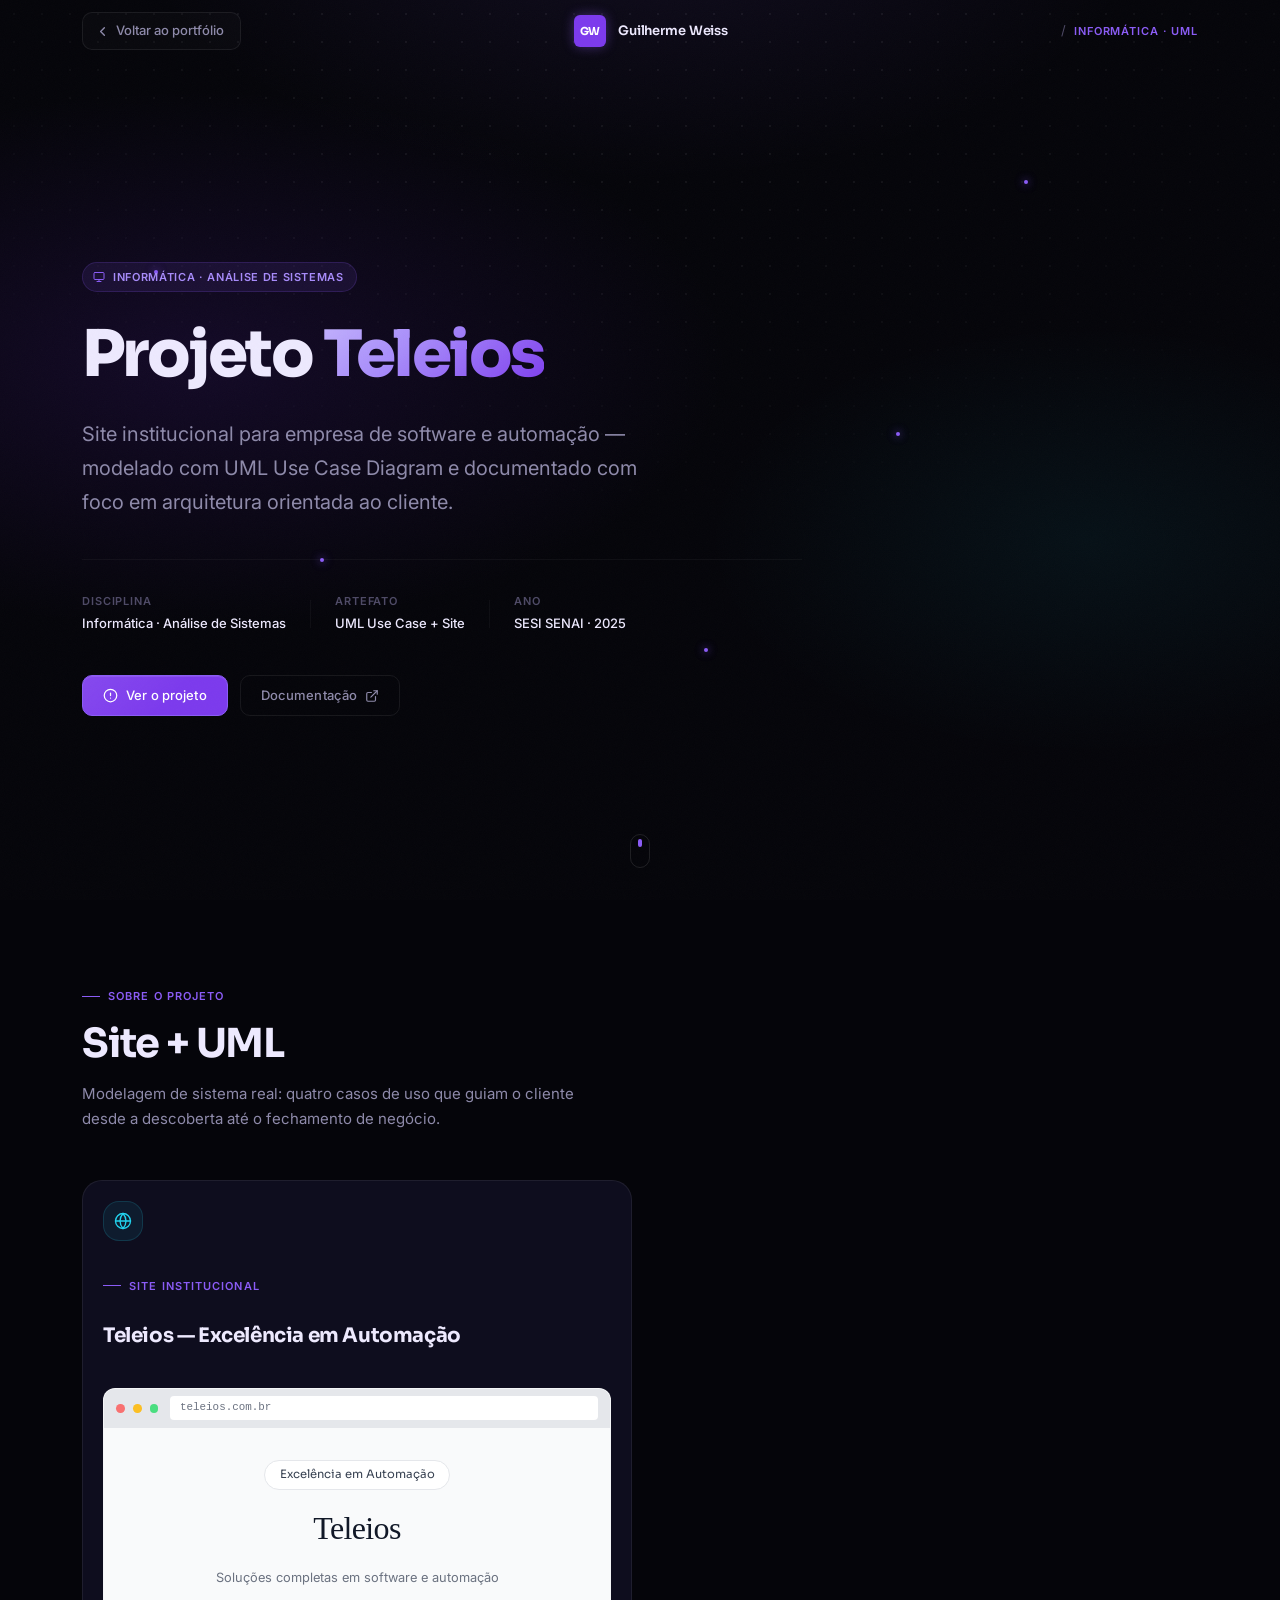
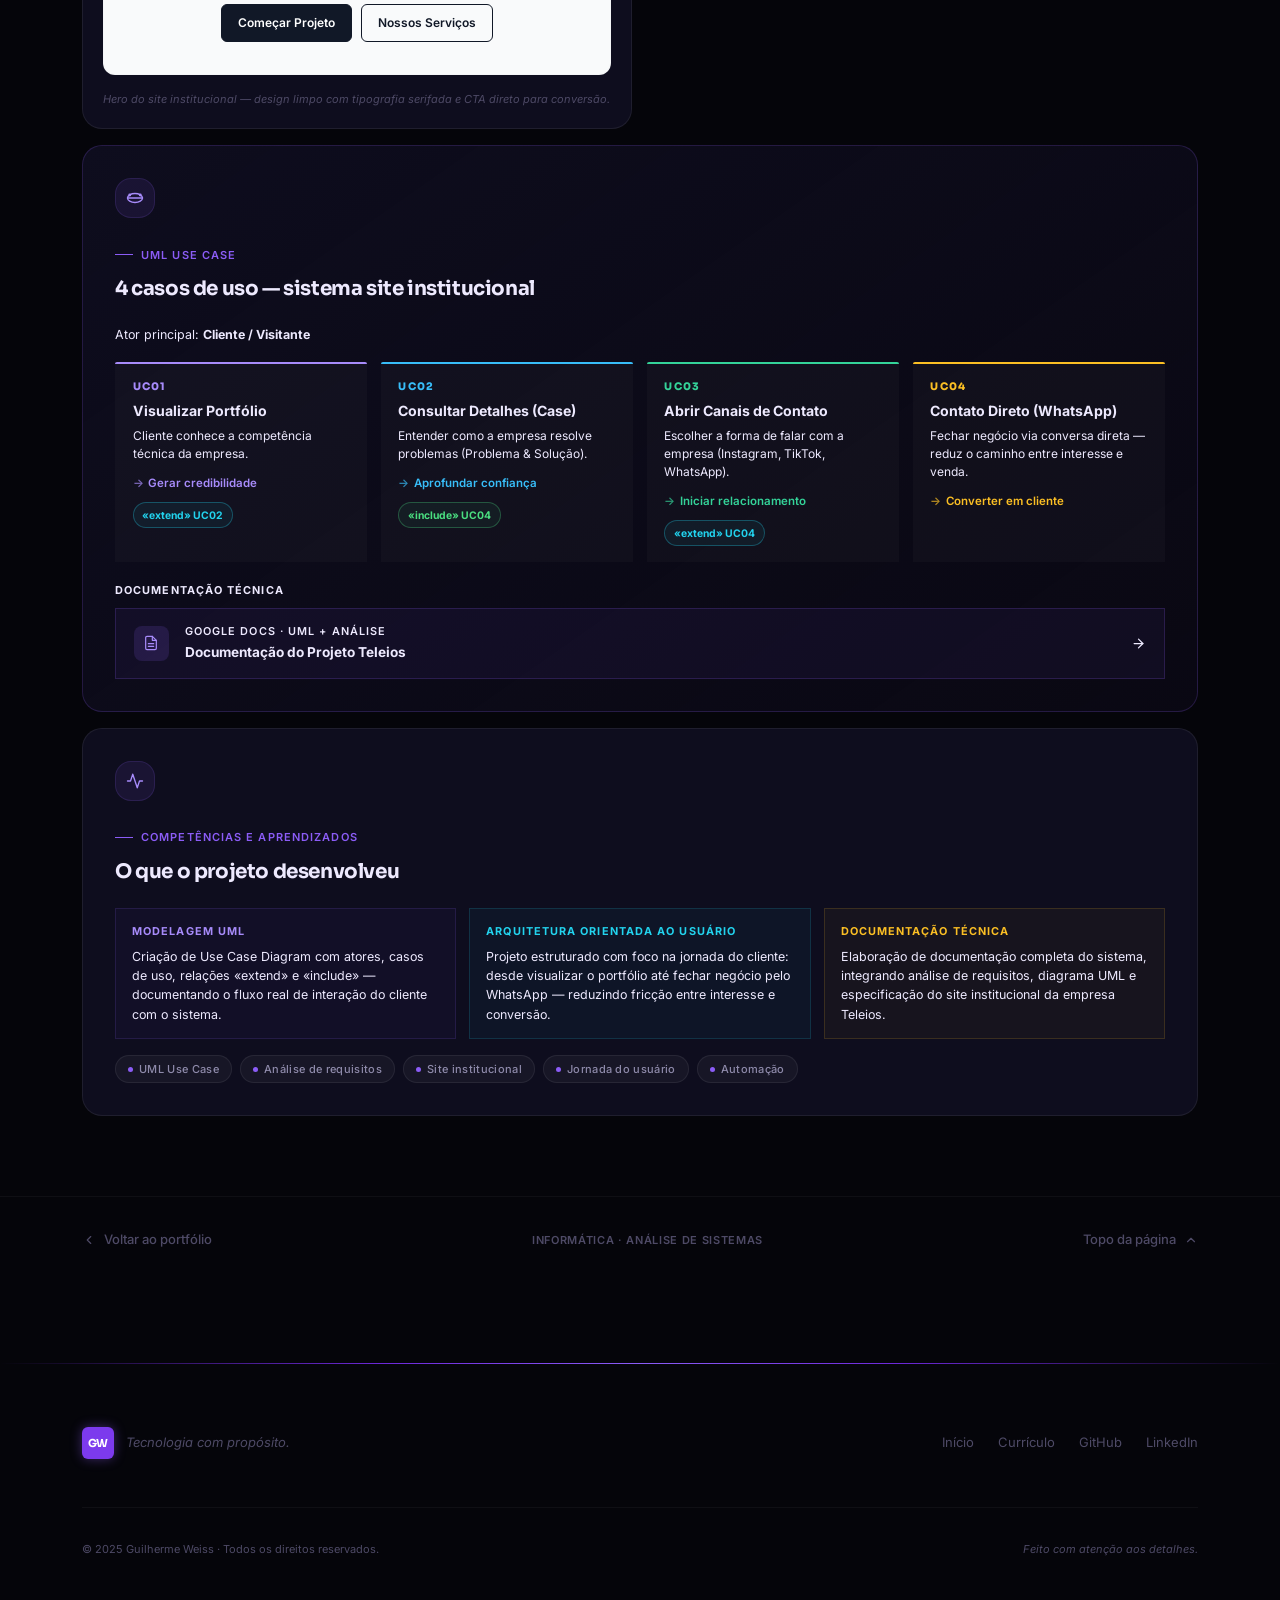
==== Atividades/Area técnica/AT.html @ f52be658 "Subindo primeira vez" ====
<!DOCTYPE html>
<html lang="pt-BR">
<head>
  <meta charset="UTF-8" />
  <meta name="viewport" content="width=device-width, initial-scale=1.0" />
  <meta name="description" content="Projeto Teleios — site institucional com UML Use Case e documentação técnica. Guilherme Weiss." />
  <meta name="theme-color" content="#05050a" />
  <title>Projeto Teleios · Guilherme Weiss</title>
  <link rel="preconnect" href="https://fonts.googleapis.com" />
  <link rel="preconnect" href="https://fonts.gstatic.com" crossorigin />
  <link href="https://fonts.googleapis.com/css2?family=Sora:wght@300;400;500;600;700;800&family=Inter:ital,wght@0,300;0,400;0,500;0,600;1,400&display=swap" rel="stylesheet" />
  <link rel="stylesheet" href="AT.css" />

  <style>
    /* ── USE CASE CARDS ────────────────────────────────────── */
    .uc-grid {
      display: grid;
      grid-template-columns: repeat(auto-fit, minmax(220px, 1fr));
      gap: .85rem;
      margin-top: 1rem;
    }

    .uc-card {
      background: rgba(255,255,255,.025);
      border: 1px solid var(--border);
      border-radius: var(--radius);
      padding: 1rem 1.1rem;
      display: flex;
      flex-direction: column;
      gap: .45rem;
      position: relative;
      overflow: hidden;
      transition: border-color var(--t-base), background var(--t-base);
    }
    .uc-card:hover {
      border-color: rgba(139,92,246,.35);
      background: rgba(139,92,246,.04);
    }
    .uc-card::before {
      content: '';
      position: absolute;
      top: 0; left: 0; right: 0;
      height: 2px;
      background: var(--uc-color, rgba(139,92,246,.6));
      border-radius: 2px 2px 0 0;
    }

    .uc-card__code {
      font-size: .65rem; font-weight: 800;
      text-transform: uppercase; letter-spacing: .12em;
      color: var(--uc-color, #a78bfa);
      font-family: var(--font-display);
    }
    .uc-card__name {
      font-size: .88rem; font-weight: 700; color: var(--text-1);
      line-height: 1.3;
    }
    .uc-card__desc {
      font-size: .75rem; color: var(--text-3); line-height: 1.5;
    }
    .uc-card__goal {
      margin-top: .2rem;
      display: inline-flex; align-items: center; gap: .3rem;
      font-size: .72rem; font-weight: 600;
      color: var(--uc-color, #a78bfa);
    }
    .uc-card__goal::before {
      content: '→';
      opacity: .7;
    }

    /* Relação extend / include badge */
    .uc-rel {
      display: inline-flex; align-items: center; gap: .3rem;
      font-size: .65rem; font-weight: 700;
      padding: .2rem .55rem; border-radius: 99px;
      border: 1px solid; margin-top: .15rem;
      width: fit-content;
    }
    .uc-rel--extend  { border-color: rgba(34,211,238,.3);  color: #22d3ee; background: rgba(34,211,238,.06); }
    .uc-rel--include { border-color: rgba(74,222,128,.3);  color: #4ade80; background: rgba(74,222,128,.06); }

    /* ── PREVIEW DO SITE ───────────────────────────────────── */
    .site-preview {
      background: #f3f4f6;
      border: 1px solid rgba(255,255,255,.08);
      border-radius: 12px;
      overflow: hidden;
      position: relative;
    }

    /* Barra de browser falsa */
    .site-preview__bar {
      background: #e5e7eb;
      padding: .45rem .75rem;
      display: flex; align-items: center; gap: .5rem;
    }
    .site-preview__dot {
      width: .55rem; height: .55rem; border-radius: 50%;
    }
    .site-preview__dot:nth-child(1) { background: #f87171; }
    .site-preview__dot:nth-child(2) { background: #fbbf24; }
    .site-preview__dot:nth-child(3) { background: #4ade80; }
    .site-preview__url {
      flex: 1; background: #fff; border-radius: 4px;
      padding: .2rem .6rem; font-size: .68rem; color: #6b7280;
      font-family: monospace; margin-left: .25rem;
    }

    /* Conteúdo interno — replica o hero da Teleios */
    .site-preview__body {
      background: #f9fafb;
      padding: 2rem 1.5rem;
      display: flex; flex-direction: column;
      align-items: center; text-align: center; gap: .75rem;
    }
    .site-preview__badge-pill {
      background: #fff;
      border: 1px solid #e5e7eb;
      border-radius: 99px;
      padding: .3rem .9rem;
      font-size: .72rem; color: #374151;
      font-family: 'Sora', sans-serif;
    }
    .site-preview__brand {
      font-family: Georgia, 'Times New Roman', serif;
      font-size: 2rem; font-weight: 400;
      color: #111827; letter-spacing: -.02em;
    }
    .site-preview__sub {
      font-size: .8rem; color: #6b7280;
      font-family: 'Inter', sans-serif;
    }
    .site-preview__btns {
      display: flex; gap: .6rem; margin-top: .25rem;
    }
    .site-preview__btn {
      padding: .5rem 1rem; border-radius: 6px;
      font-size: .75rem; font-weight: 600;
      font-family: 'Inter', sans-serif; cursor: default;
    }
    .site-preview__btn--solid {
      background: #111827; color: #fff;
      border: 1.5px solid #111827;
    }
    .site-preview__btn--outline {
      background: transparent; color: #111827;
      border: 1.5px solid #111827;
    }

    /* ── LINK DOC ──────────────────────────────────────────── */
    .act-doc-link {
      display: flex; align-items: center; gap: 1rem;
      background: rgba(139,92,246,.06);
      border: 1px solid rgba(139,92,246,.2);
      border-radius: var(--radius);
      padding: .9rem 1.1rem;
      text-decoration: none;
      transition: background var(--t-base), border-color var(--t-base), transform var(--t-base);
    }
    .act-doc-link:hover {
      background: rgba(139,92,246,.12);
      border-color: rgba(139,92,246,.4);
      transform: translateX(4px);
    }
    .act-doc-link__icon {
      width: 2.2rem; height: 2.2rem; border-radius: 8px;
      background: rgba(139,92,246,.15);
      display: flex; align-items: center; justify-content: center;
      color: #a78bfa; flex-shrink: 0;
    }
    .act-doc-link__label { font-size: .68rem; font-weight: 600; text-transform: uppercase; letter-spacing: .1em; color: var(--text-3); }
    .act-doc-link__name  { font-size: .85rem; font-weight: 700; color: var(--text-1); }
    .act-doc-link__arrow { margin-left: auto; color: var(--accent); flex-shrink: 0; }

    /* overline auxiliar */
    .act-card__overline2 {
      font-size: .68rem; font-weight: 700; letter-spacing: .1em;
      text-transform: uppercase; color: var(--text-3); margin-bottom: .5rem;
    }
  </style>
</head>
<body>

  <div class="cursor" id="cursor" aria-hidden="true">
    <div class="cursor__ring"></div>
    <div class="cursor__dot"></div>
  </div>
  <div class="scroll-progress" id="scrollProgress" aria-hidden="true"></div>

  <!-- ══ NAVBAR ══ -->
  <header class="navbar" id="navbar" role="banner">
    <nav class="navbar__inner container" aria-label="Navegação da atividade">
      <a href="../../index.html#area-tecnica-heading" class="act-back" aria-label="Voltar ao portfólio">
        <svg width="15" height="15" viewBox="0 0 24 24" fill="none"
             stroke="currentColor" stroke-width="2.2"
             stroke-linecap="round" stroke-linejoin="round" aria-hidden="true">
          <polyline points="15 18 9 12 15 6"/>
        </svg>
        Voltar ao portfólio
      </a>
      <a href="../Inicio/inicio.html" class="navbar__logo" aria-label="Guilherme Weiss — início">
        <span class="navbar__logo-mark" aria-hidden="true">GW</span>
        <span class="navbar__logo-text">Guilherme Weiss</span>
      </a>
      <div class="act-breadcrumb" aria-label="Local atual">
        <span class="act-breadcrumb__sep" aria-hidden="true">/</span>
        <span class="act-breadcrumb__label">Informática · UML</span>
      </div>
    </nav>
  </header>

  <main>

    <!-- ══ HERO ══ -->
    <section class="act-hero" id="top" aria-labelledby="act-title">
      <div class="act-hero__bg-grid"   aria-hidden="true"></div>
      <div class="act-hero__bg-aurora" aria-hidden="true"></div>
      <div class="act-hero__bg-charge" aria-hidden="true">
        <div class="charge-particle" style="--d:0s;   --x:12%; --y:30%"></div>
        <div class="charge-particle" style="--d:.9s;  --x:80%; --y:20%"></div>
        <div class="charge-particle" style="--d:1.6s; --x:55%; --y:72%"></div>
        <div class="charge-particle" style="--d:2.3s; --x:25%; --y:62%"></div>
        <div class="charge-particle" style="--d:.4s;  --x:70%; --y:48%"></div>
      </div>

      <div class="container">
        <div class="act-hero__inner">

          <div class="act-hero__badge reveal">
            <svg width="12" height="12" viewBox="0 0 24 24" fill="none"
                 stroke="currentColor" stroke-width="2"
                 stroke-linecap="round" stroke-linejoin="round" aria-hidden="true">
              <rect x="2" y="3" width="20" height="14" rx="2"/>
              <line x1="8" y1="21" x2="16" y2="21"/>
              <line x1="12" y1="17" x2="12" y2="21"/>
            </svg>
            Informática · Análise de Sistemas
          </div>

          <h1 class="act-hero__title reveal reveal--delay-1" id="act-title">
            Projeto
            <span class="act-hero__title-accent">Teleios</span>
          </h1>

          <p class="act-hero__sub reveal reveal--delay-2">
            Site institucional para empresa de software e automação — modelado com
            UML Use Case Diagram e documentado com foco em arquitetura orientada ao cliente.
          </p>

          <div class="act-hero__meta reveal reveal--delay-3" role="list">
            <div class="act-hero__meta-item" role="listitem">
              <span class="act-hero__meta-key">Disciplina</span>
              <span class="act-hero__meta-val">Informática · Análise de Sistemas</span>
            </div>
            <div class="act-hero__meta-divider" aria-hidden="true"></div>
            <div class="act-hero__meta-item" role="listitem">
              <span class="act-hero__meta-key">Artefato</span>
              <span class="act-hero__meta-val">UML Use Case + Site</span>
            </div>
            <div class="act-hero__meta-divider" aria-hidden="true"></div>
            <div class="act-hero__meta-item" role="listitem">
              <span class="act-hero__meta-key">Ano</span>
              <span class="act-hero__meta-val">SESI SENAI · 2025</span>
            </div>
          </div>

          <div class="act-hero__actions reveal reveal--delay-3">
            <a href="#diagrama" class="btn btn--primary js-magnetic">
              <svg width="15" height="15" viewBox="0 0 24 24" fill="none"
                   stroke="currentColor" stroke-width="2"
                   stroke-linecap="round" stroke-linejoin="round" aria-hidden="true">
                <circle cx="12" cy="12" r="10"/>
                <line x1="12" y1="8" x2="12" y2="12"/>
                <line x1="12" y1="16" x2="12.01" y2="16"/>
              </svg>
              Ver o projeto
            </a>
            <a href="https://docs.google.com/document/d/180LLFai3jvLrczwgOEKKCahT9tiQyHx1_25gMdSripo/edit"
               class="btn btn--ghost" target="_blank" rel="noopener noreferrer">
              Documentação
              <svg width="14" height="14" viewBox="0 0 24 24" fill="none"
                   stroke="currentColor" stroke-width="2"
                   stroke-linecap="round" stroke-linejoin="round" aria-hidden="true">
                <path d="M18 13v6a2 2 0 0 1-2 2H5a2 2 0 0 1-2-2V8a2 2 0 0 1 2-2h6"/>
                <polyline points="15 3 21 3 21 9"/>
                <line x1="10" y1="14" x2="21" y2="3"/>
              </svg>
            </a>
          </div>

        </div>
      </div>

      <div class="hero__scroll-cue" aria-hidden="true">
        <div class="hero__scroll-track"><div class="hero__scroll-thumb"></div></div>
      </div>
    </section>

    <!-- ══ BENTO ══ -->
    <section class="act-section" id="diagrama" aria-labelledby="diagrama-heading">
      <div class="container">

        <div class="act-section__header reveal">
          <div class="section-label">Sobre o projeto</div>
          <h2 class="section-heading" id="diagrama-heading">Site + UML</h2>
          <p class="section-subheading">
            Modelagem de sistema real: quatro casos de uso que guiam o cliente desde
            a descoberta até o fechamento de negócio.
          </p>
        </div>

        <div class="act-bento" role="region" aria-label="Conteúdo do projeto Teleios">

          <!-- ① Preview do site Teleios -->
          <article class="act-card act-card--image reveal" aria-labelledby="card-site-title"
                   style="display:flex;flex-direction:column;gap:1rem;">
            <div class="act-card__top-bar" aria-hidden="true"></div>
            <div class="act-card__icon-wrap act-card__icon-wrap--teal" aria-hidden="true">
              <svg width="18" height="18" viewBox="0 0 24 24" fill="none"
                   stroke="currentColor" stroke-width="1.8"
                   stroke-linecap="round" stroke-linejoin="round">
                <circle cx="12" cy="12" r="10"/>
                <line x1="2" y1="12" x2="22" y2="12"/>
                <path d="M12 2a15.3 15.3 0 0 1 4 10 15.3 15.3 0 0 1-4 10 15.3 15.3 0 0 1-4-10 15.3 15.3 0 0 1 4-10z"/>
              </svg>
            </div>
            <div class="section-label act-card__overline">Site Institucional</div>
            <h3 class="act-card__title" id="card-site-title">Teleios — Excelência em Automação</h3>

            <!-- Mock do hero da Teleios -->
            <div class="site-preview" aria-label="Pré-visualização do site Teleios">
              <div class="site-preview__bar">
                <div class="site-preview__dot"></div>
                <div class="site-preview__dot"></div>
                <div class="site-preview__dot"></div>
                <div class="site-preview__url">teleios.com.br</div>
              </div>
              <div class="site-preview__body">
                <div class="site-preview__badge-pill">Excelência em Automação</div>
                <div class="site-preview__brand">Teleios</div>
                <div class="site-preview__sub">Soluções completas em software e automação</div>
                <div class="site-preview__btns">
                  <div class="site-preview__btn site-preview__btn--solid">Começar Projeto</div>
                  <div class="site-preview__btn site-preview__btn--outline">Nossos Serviços</div>
                </div>
              </div>
            </div>

            <figcaption class="act-card__caption">
              Hero do site institucional — design limpo com tipografia serifada e CTA direto para conversão.
            </figcaption>
          </article>

          <!-- ② Casos de uso -->
          <article class="act-card act-card--desc reveal reveal--delay-1" aria-labelledby="card-uc-title">
            <div class="act-card__top-bar" aria-hidden="true"></div>
            <div class="act-card__icon-wrap" aria-hidden="true">
              <svg width="18" height="18" viewBox="0 0 24 24" fill="none"
                   stroke="currentColor" stroke-width="1.8"
                   stroke-linecap="round" stroke-linejoin="round">
                <ellipse cx="12" cy="12" rx="10" ry="6"/>
                <line x1="2" y1="12" x2="22" y2="12"/>
                <circle cx="5" cy="8"  r="1" fill="currentColor"/>
                <circle cx="19" cy="8" r="1" fill="currentColor"/>
              </svg>
            </div>
            <div class="section-label act-card__overline">UML Use Case</div>
            <h3 class="act-card__title" id="card-uc-title">4 casos de uso — sistema site institucional</h3>
            <p style="font-size:.78rem;color:var(--text-3);margin:.25rem 0 .75rem;">
              Ator principal: <strong style="color:var(--text-2);">Cliente / Visitante</strong>
            </p>

            <div class="uc-grid">

              <div class="uc-card" style="--uc-color:#a78bfa;">
                <div class="uc-card__code">UC01</div>
                <div class="uc-card__name">Visualizar Portfólio</div>
                <div class="uc-card__desc">Cliente conhece a competência técnica da empresa.</div>
                <div class="uc-card__goal">Gerar credibilidade</div>
                <span class="uc-rel uc-rel--extend">«extend» UC02</span>
              </div>

              <div class="uc-card" style="--uc-color:#38bdf8;">
                <div class="uc-card__code">UC02</div>
                <div class="uc-card__name">Consultar Detalhes (Case)</div>
                <div class="uc-card__desc">Entender como a empresa resolve problemas (Problema &amp; Solução).</div>
                <div class="uc-card__goal">Aprofundar confiança</div>
                <span class="uc-rel uc-rel--include">«include» UC04</span>
              </div>

              <div class="uc-card" style="--uc-color:#34d399;">
                <div class="uc-card__code">UC03</div>
                <div class="uc-card__name">Abrir Canais de Contato</div>
                <div class="uc-card__desc">Escolher a forma de falar com a empresa (Instagram, TikTok, WhatsApp).</div>
                <div class="uc-card__goal">Iniciar relacionamento</div>
                <span class="uc-rel uc-rel--extend">«extend» UC04</span>
              </div>

              <div class="uc-card" style="--uc-color:#fbbf24;">
                <div class="uc-card__code">UC04</div>
                <div class="uc-card__name">Contato Direto (WhatsApp)</div>
                <div class="uc-card__desc">Fechar negócio via conversa direta — reduz o caminho entre interesse e venda.</div>
                <div class="uc-card__goal">Converter em cliente</div>
              </div>

            </div>

            <div style="margin-top:1.25rem;">
              <p class="act-card__overline2">Documentação técnica</p>
              <a href="https://docs.google.com/document/d/180LLFai3jvLrczwgOEKKCahT9tiQyHx1_25gMdSripo/edit"
                 class="act-doc-link" target="_blank" rel="noopener noreferrer">
                <div class="act-doc-link__icon">
                  <svg width="16" height="16" viewBox="0 0 24 24" fill="none"
                       stroke="currentColor" stroke-width="1.8"
                       stroke-linecap="round" stroke-linejoin="round">
                    <path d="M14 2H6a2 2 0 0 0-2 2v16a2 2 0 0 0 2 2h12a2 2 0 0 0 2-2V8z"/>
                    <polyline points="14 2 14 8 20 8"/>
                    <line x1="16" y1="13" x2="8" y2="13"/>
                    <line x1="16" y1="17" x2="8" y2="17"/>
                  </svg>
                </div>
                <div>
                  <div class="act-doc-link__label">Google Docs · UML + Análise</div>
                  <div class="act-doc-link__name">Documentação do Projeto Teleios</div>
                </div>
                <div class="act-doc-link__arrow">
                  <svg width="15" height="15" viewBox="0 0 24 24" fill="none"
                       stroke="currentColor" stroke-width="2"
                       stroke-linecap="round" stroke-linejoin="round">
                    <line x1="5" y1="12" x2="19" y2="12"/>
                    <polyline points="12 5 19 12 12 19"/>
                  </svg>
                </div>
              </a>
            </div>
          </article>

          <!-- ③ Resultados (largura total) -->
          <article class="act-card act-card--phenomena reveal reveal--delay-1"
                   style="grid-column: 1 / -1;" aria-labelledby="card-results-title">
            <div class="act-card__top-bar" aria-hidden="true"></div>
            <div class="act-card__icon-wrap" aria-hidden="true">
              <svg width="18" height="18" viewBox="0 0 24 24" fill="none"
                   stroke="currentColor" stroke-width="1.8"
                   stroke-linecap="round" stroke-linejoin="round">
                <polyline points="22 12 18 12 15 21 9 3 6 12 2 12"/>
              </svg>
            </div>
            <div class="section-label act-card__overline">Competências e Aprendizados</div>
            <h3 class="act-card__title" id="card-results-title">O que o projeto desenvolveu</h3>

            <div style="display:grid;grid-template-columns:repeat(auto-fit,minmax(210px,1fr));gap:.8rem;margin-top:1rem;">

              <div style="background:rgba(139,92,246,.04);border:1px solid rgba(139,92,246,.15);border-radius:var(--radius);padding:.9rem 1rem;">
                <div style="font-size:.68rem;font-weight:700;text-transform:uppercase;letter-spacing:.1em;color:#a78bfa;margin-bottom:.35rem;">Modelagem UML</div>
                <p style="font-size:.78rem;color:var(--text-2);line-height:1.55;">
                  Criação de Use Case Diagram com atores, casos de uso, relações «extend» e «include» — documentando o fluxo real de interação do cliente com o sistema.
                </p>
              </div>

              <div style="background:rgba(34,211,238,.04);border:1px solid rgba(34,211,238,.15);border-radius:var(--radius);padding:.9rem 1rem;">
                <div style="font-size:.68rem;font-weight:700;text-transform:uppercase;letter-spacing:.1em;color:#22d3ee;margin-bottom:.35rem;">Arquitetura orientada ao usuário</div>
                <p style="font-size:.78rem;color:var(--text-2);line-height:1.55;">
                  Projeto estruturado com foco na jornada do cliente: desde visualizar o portfólio até fechar negócio pelo WhatsApp — reduzindo fricção entre interesse e conversão.
                </p>
              </div>

              <div style="background:rgba(251,191,36,.04);border:1px solid rgba(251,191,36,.15);border-radius:var(--radius);padding:.9rem 1rem;">
                <div style="font-size:.68rem;font-weight:700;text-transform:uppercase;letter-spacing:.1em;color:#fbbf24;margin-bottom:.35rem;">Documentação técnica</div>
                <p style="font-size:.78rem;color:var(--text-2);line-height:1.55;">
                  Elaboração de documentação completa do sistema, integrando análise de requisitos, diagrama UML e especificação do site institucional da empresa Teleios.
                </p>
              </div>

            </div>

            <div class="act-card__concepts" style="margin-top:1rem;" aria-label="Tags do projeto">
              <span class="act-concept-pill"><span class="act-concept-pill__dot" aria-hidden="true"></span>UML Use Case</span>
              <span class="act-concept-pill"><span class="act-concept-pill__dot" aria-hidden="true"></span>Análise de requisitos</span>
              <span class="act-concept-pill"><span class="act-concept-pill__dot" aria-hidden="true"></span>Site institucional</span>
              <span class="act-concept-pill"><span class="act-concept-pill__dot" aria-hidden="true"></span>Jornada do usuário</span>
              <span class="act-concept-pill"><span class="act-concept-pill__dot" aria-hidden="true"></span>Automação</span>
            </div>
          </article>

        </div>
      </div>
    </section>

    <!-- Navegação -->
    <section class="act-nav-between" aria-label="Navegar entre atividades">
      <div class="container">
        <div class="act-nav-between__inner">
          <a href="../../index.html#area-tecnica-heading" class="act-nav-between__home reveal">
            <svg width="14" height="14" viewBox="0 0 24 24" fill="none"
                 stroke="currentColor" stroke-width="2"
                 stroke-linecap="round" stroke-linejoin="round" aria-hidden="true">
              <polyline points="15 18 9 12 15 6"/>
            </svg>
            Voltar ao portfólio
          </a>
          <span class="act-nav-between__label reveal reveal--delay-1">Informática · Análise de Sistemas</span>
          <a href="#top" class="act-nav-between__top reveal reveal--delay-2">
            Topo da página
            <svg width="14" height="14" viewBox="0 0 24 24" fill="none"
                 stroke="currentColor" stroke-width="2"
                 stroke-linecap="round" stroke-linejoin="round" aria-hidden="true">
              <polyline points="18 15 12 9 6 15"/>
            </svg>
          </a>
        </div>
      </div>
    </section>

  </main>

  <!-- ══ FOOTER ══ -->
  <footer class="footer" role="contentinfo">
    <div class="footer__gradient" aria-hidden="true"></div>
    <div class="container">
      <div class="footer__inner">
        <div class="footer__brand">
          <span class="navbar__logo-mark" aria-hidden="true">GW</span>
          <p class="footer__tagline">Tecnologia com propósito.</p>
        </div>
        <nav class="footer__nav" aria-label="Links do rodapé">
          <a href="../index.html#hero"   class="footer__link">Início</a>
          <a href="../index.html#resume" class="footer__link">Currículo</a>
          <a href="https://github.com/guilhermewrsilva-arch"              class="footer__link" target="_blank" rel="noopener">GitHub</a>
          <a href="https://www.linkedin.com/in/guilherme-weiss-a996a1350" class="footer__link" target="_blank" rel="noopener">LinkedIn</a>
        </nav>
      </div>
      <div class="footer__bottom">
        <p class="footer__copy">&copy; 2025 Guilherme Weiss · Todos os direitos reservados.</p>
        <p class="footer__made">Feito com atenção aos detalhes.</p>
      </div>
    </div>
  </footer>

  <script src="AT.js"></script>
</body>
</html>
---- Atividades/Area técnica/AT.css ----
/* ═══════════════════════════════════════════════════════════════
   DESIGN SYSTEM — TOKENS (espelho do portfólio principal)
═══════════════════════════════════════════════════════════════ */
:root {
  --bg-base:      #05050a;
  --bg-raised:    #09091a;
  --bg-overlay:   #0d0c1f;
  --bg-card:      #0e0d1e;
  --bg-card-2:    #121128;

  --border-subtle:  rgba(255,255,255,0.04);
  --border-default: rgba(255,255,255,0.07);
  --border-medium:  rgba(139,92,246,0.18);
  --border-strong:  rgba(139,92,246,0.4);

  --violet-300: #c4b5fd;
  --violet-400: #a78bfa;
  --violet-500: #8b5cf6;
  --violet-600: #7c3aed;
  --violet-700: #6d28d9;
  --violet-dim:        rgba(139,92,246,0.1);
  --violet-glow:       rgba(139,92,246,0.2);
  --violet-glow-strong:rgba(139,92,246,0.35);

  --teal-400: #22d3ee;
  --teal-dim:  rgba(34,211,238,0.08);

  --text-primary:   #ede9fe;
  --text-secondary: #8e8aaa;
  --text-muted:     #4e4a66;
  --text-accent:    var(--violet-400);

  --green-400: #4ade80;
  --green-dim:  rgba(74,222,128,0.1);

  --sp-1:4px;   --sp-2:8px;   --sp-3:12px;  --sp-4:16px;
  --sp-5:20px;  --sp-6:24px;  --sp-8:32px;  --sp-10:40px;
  --sp-12:48px; --sp-16:64px; --sp-20:80px; --sp-24:96px;
  --sp-32:128px;

  --text-xs:  0.6875rem;
  --text-sm:  0.8125rem;
  --text-base:0.9375rem;
  --text-lg:  1.0625rem;
  --text-xl:  1.25rem;
  --text-2xl: 1.5rem;
  --text-3xl: 1.875rem;
  --text-4xl: 2.5rem;
  --text-5xl: 3.25rem;
  --text-6xl: 4rem;
  --text-7xl: 5rem;

  --font-display:'Sora', system-ui, -apple-system, sans-serif;
  --font-body:   'Inter', system-ui, -apple-system, sans-serif;

  --r-sm:6px; --r-md:10px; --r-lg:16px;
  --r-xl:20px;--r-2xl:28px;--r-full:9999px;

  --shadow-xs:  0 1px 2px rgba(0,0,0,.6);
  --shadow-sm:  0 2px 8px rgba(0,0,0,.5);
  --shadow-md:  0 6px 24px rgba(0,0,0,.5);
  --shadow-lg:  0 16px 48px rgba(0,0,0,.6);
  --shadow-violet:    0 0 40px rgba(139,92,246,.18), 0 0 80px rgba(139,92,246,.07);
  --shadow-card:      0 0 0 1px var(--border-default), var(--shadow-sm);
  --shadow-card-hover:0 0 0 1px var(--border-medium),  var(--shadow-md), 0 0 24px rgba(139,92,246,.1);

  --ease-out:    cubic-bezier(0.16, 1, 0.3, 1);
  --ease-spring: cubic-bezier(0.34, 1.56, 0.64, 1);
  --t-fast:  120ms;
  --t-base:  220ms;
  --t-slow:  380ms;
  --t-spring:480ms;

  --navbar-h:62px;
  --max-w:  1180px;
}

/* ═══════════════════════════════════════════════════════════════
   RESET
═══════════════════════════════════════════════════════════════ */
*,*::before,*::after{box-sizing:border-box;margin:0;padding:0;}
html{scroll-behavior:smooth;scroll-padding-top:var(--navbar-h);-webkit-text-size-adjust:100%;color-scheme:dark;}
body{background-color:var(--bg-base);color:var(--text-primary);font-family:var(--font-body);font-size:var(--text-base);line-height:1.65;-webkit-font-smoothing:antialiased;-moz-osx-font-smoothing:grayscale;overflow-x:hidden;}

/* Film grain */
body::before{content:'';position:fixed;inset:0;
  background-image:url("data:image/svg+xml,%3Csvg viewBox='0 0 256 256' xmlns='http://www.w3.org/2000/svg'%3E%3Cfilter id='n'%3E%3CfeTurbulence type='fractalNoise' baseFrequency='0.8' numOctaves='4' stitchTiles='stitch'/%3E%3C/filter%3E%3Crect width='100%25' height='100%25' filter='url(%23n)' opacity='1'/%3E%3C/svg%3E");
  background-repeat:repeat;background-size:180px 180px;opacity:.022;pointer-events:none;z-index:9999;}

img,svg{display:block;}
a{color:inherit;text-decoration:none;}
button{background:none;border:none;cursor:pointer;font-family:inherit;}
ul,ol{list-style:none;}
:focus-visible{outline:2px solid var(--violet-400);outline-offset:3px;border-radius:var(--r-sm);}
::selection{background:rgba(139,92,246,.35);color:var(--text-primary);}
::-webkit-scrollbar{width:5px;}
::-webkit-scrollbar-track{background:var(--bg-base);}
::-webkit-scrollbar-thumb{background:var(--violet-700);border-radius:var(--r-full);}

/* ═══════════════════════════════════════════════════════════════
   CURSOR
═══════════════════════════════════════════════════════════════ */
@media(hover:hover){
  body{cursor:none;}
  .cursor{position:fixed;top:0;left:0;pointer-events:none;z-index:10000;will-change:transform;}
  .cursor__ring{position:absolute;width:32px;height:32px;border-radius:var(--r-full);border:1px solid rgba(139,92,246,.6);transform:translate(-50%,-50%);transition:transform .08s var(--ease-out),opacity var(--t-base),width var(--t-base) var(--ease-out),height var(--t-base) var(--ease-out);}
  .cursor__dot{position:absolute;width:5px;height:5px;background:var(--violet-400);border-radius:var(--r-full);transform:translate(-50%,-50%);transition:transform .04s linear;}
  .cursor.is-hovering .cursor__ring{width:48px;height:48px;background:rgba(139,92,246,.06);border-color:var(--violet-400);}
  .cursor.is-clicking .cursor__ring{transform:translate(-50%,-50%) scale(.85);}
  a:hover,button:hover,[role="button"]:hover{cursor:none;}
}

/* ═══════════════════════════════════════════════════════════════
   SCROLL PROGRESS
═══════════════════════════════════════════════════════════════ */
.scroll-progress{position:fixed;top:0;left:0;height:2px;width:0%;background:linear-gradient(90deg,var(--violet-600),var(--violet-300));z-index:10001;transition:width .1s linear;}

/* ═══════════════════════════════════════════════════════════════
   LAYOUT
═══════════════════════════════════════════════════════════════ */
.container{width:100%;max-width:var(--max-w);margin-inline:auto;padding-inline:var(--sp-8);}
@media(max-width:768px){.container{padding-inline:var(--sp-5);}}

/* ═══════════════════════════════════════════════════════════════
   TYPE UTILITIES
═══════════════════════════════════════════════════════════════ */
.section-label{display:inline-flex;align-items:center;gap:var(--sp-2);font-size:var(--text-xs);font-weight:600;letter-spacing:.1em;text-transform:uppercase;color:var(--violet-500);margin-bottom:var(--sp-4);}
.section-label::before{content:'';display:block;width:18px;height:1px;background:var(--violet-500);}
.section-heading{font-family:var(--font-display);font-size:clamp(var(--text-3xl),4vw,var(--text-4xl));font-weight:700;line-height:1.08;letter-spacing:-.03em;color:var(--text-primary);margin-bottom:var(--sp-4);}
.section-subheading{font-size:var(--text-base);color:var(--text-secondary);line-height:1.7;max-width:520px;margin-bottom:var(--sp-12);}

/* ═══════════════════════════════════════════════════════════════
   BUTTONS
═══════════════════════════════════════════════════════════════ */
.btn{display:inline-flex;align-items:center;gap:var(--sp-2);padding:9px var(--sp-5);font-family:var(--font-body);font-size:var(--text-sm);font-weight:500;letter-spacing:.01em;border-radius:var(--r-md);border:1px solid transparent;transition:background var(--t-base) var(--ease-out),box-shadow var(--t-base) var(--ease-out),transform var(--t-base) var(--ease-out),border-color var(--t-base) var(--ease-out);white-space:nowrap;position:relative;overflow:hidden;}
.btn--primary{background:var(--violet-600);color:#fff;border-color:var(--violet-500);box-shadow:0 0 0 0 var(--violet-glow),inset 0 1px 0 rgba(255,255,255,.1);}
.btn--primary::before{content:'';position:absolute;inset:0;background:linear-gradient(135deg,rgba(255,255,255,.08) 0%,transparent 60%);}
.btn--primary:hover{background:var(--violet-500);box-shadow:0 0 0 3px var(--violet-dim),0 8px 24px rgba(139,92,246,.35);transform:translateY(-1px);}
.btn--ghost{background:transparent;color:var(--text-secondary);border-color:var(--border-default);}
.btn--ghost:hover{background:var(--violet-dim);color:var(--violet-400);border-color:var(--border-medium);transform:translateY(-1px);}
.btn--lg{padding:12px var(--sp-8);font-size:var(--text-base);}

/* ═══════════════════════════════════════════════════════════════
   TAGS
═══════════════════════════════════════════════════════════════ */
.tag{display:inline-flex;align-items:center;padding:3px 11px;font-size:var(--text-xs);font-weight:500;letter-spacing:.04em;background:rgba(139,92,246,.08);color:var(--violet-400);border:1px solid rgba(139,92,246,.15);border-radius:var(--r-full);white-space:nowrap;transition:all var(--t-fast);}
.tag:hover{background:rgba(139,92,246,.18);border-color:rgba(139,92,246,.35);}

/* ═══════════════════════════════════════════════════════════════
   REVEAL
═══════════════════════════════════════════════════════════════ */
.reveal{opacity:0;transform:translateY(20px);transition:opacity var(--t-slow) var(--ease-out),transform var(--t-slow) var(--ease-out);}
.reveal.is-visible{opacity:1;transform:translateY(0);}
.reveal--delay-1{transition-delay:100ms;}
.reveal--delay-2{transition-delay:200ms;}
.reveal--delay-3{transition-delay:300ms;}

/* ═══════════════════════════════════════════════════════════════
   NAVBAR
═══════════════════════════════════════════════════════════════ */
.navbar{position:fixed;top:0;left:0;right:0;z-index:100;height:var(--navbar-h);transition:background var(--t-base),backdrop-filter var(--t-base),box-shadow var(--t-base);}
.navbar.is-scrolled{background:rgba(5,5,10,.82);backdrop-filter:blur(24px) saturate(160%);-webkit-backdrop-filter:blur(24px) saturate(160%);box-shadow:0 0 0 1px var(--border-subtle),0 1px 0 var(--border-subtle);}
.navbar__inner{display:flex;align-items:center;justify-content:space-between;height:100%;}
.navbar__logo{display:flex;align-items:center;gap:var(--sp-3);flex-shrink:0;}
.navbar__logo-mark{display:flex;align-items:center;justify-content:center;width:32px;height:32px;background:var(--violet-600);color:#fff;font-family:var(--font-display);font-size:var(--text-xs);font-weight:700;border-radius:var(--r-sm);letter-spacing:-.02em;flex-shrink:0;box-shadow:0 0 12px rgba(139,92,246,.4);}
.navbar__logo-text{font-family:var(--font-display);font-size:var(--text-sm);font-weight:600;color:var(--text-primary);letter-spacing:-.01em;}

/* Botão voltar */
.act-back{display:inline-flex;align-items:center;gap:6px;padding:7px var(--sp-4) 7px var(--sp-3);font-size:var(--text-sm);font-weight:500;color:var(--text-secondary);border:1px solid var(--border-default);border-radius:var(--r-md);background:rgba(255,255,255,.02);transition:all var(--t-base) var(--ease-out);}
.act-back:hover{color:var(--violet-400);border-color:var(--border-medium);background:var(--violet-dim);transform:translateX(-2px);}
.act-back svg{transition:transform var(--t-base) var(--ease-out);}
.act-back:hover svg{transform:translateX(-2px);}

/* Breadcrumb */
.act-breadcrumb{display:flex;align-items:center;gap:var(--sp-2);}
.act-breadcrumb__sep{color:var(--text-muted);font-size:var(--text-sm);}
.act-breadcrumb__label{font-size:var(--text-xs);font-weight:600;letter-spacing:.08em;text-transform:uppercase;color:var(--violet-500);}
@media(max-width:640px){.act-breadcrumb{display:none;}}

/* ═══════════════════════════════════════════════════════════════
   HERO
═══════════════════════════════════════════════════════════════ */
.act-hero{position:relative;min-height:100svh;display:flex;flex-direction:column;justify-content:center;padding-top:var(--navbar-h);overflow:hidden;}

.act-hero__bg-grid{position:absolute;inset:0;background-image:radial-gradient(circle,rgba(255,255,255,.06) 1px,transparent 1px);background-size:28px 28px;mask-image:radial-gradient(ellipse 90% 80% at 50% 0%,black 30%,transparent 80%);pointer-events:none;}

.act-hero__bg-aurora{position:absolute;inset:0;background:radial-gradient(ellipse 70% 50% at 15% 40%,rgba(109,40,217,.14) 0%,transparent 60%),radial-gradient(ellipse 50% 40% at 85% 60%,rgba(34,211,238,.06) 0%,transparent 60%),radial-gradient(ellipse 80% 60% at 50% -10%,rgba(139,92,246,.09) 0%,transparent 50%);pointer-events:none;}

/* Partículas de elétrons */
.act-hero__bg-charge{position:absolute;inset:0;pointer-events:none;}
.charge-particle{position:absolute;left:var(--x);top:var(--y);width:4px;height:4px;border-radius:50%;background:var(--violet-500);box-shadow:0 0 8px var(--violet-500),0 0 20px rgba(139,92,246,.3);animation:electronFloat 6s ease-in-out var(--d,0s) infinite;}
@keyframes electronFloat{
  0%,100%{transform:translateY(0) scale(1);opacity:.7;}
  50%{transform:translateY(-18px) scale(1.3);opacity:1;}
}

.act-hero__inner{position:relative;z-index:1;padding-block:var(--sp-24) var(--sp-20);max-width:720px;}

/* Badge */
.act-hero__badge{display:inline-flex;align-items:center;gap:var(--sp-2);padding:5px 12px 5px 10px;background:var(--violet-dim);border:1px solid var(--border-medium);border-radius:var(--r-full);font-size:var(--text-xs);font-weight:600;letter-spacing:.06em;text-transform:uppercase;color:var(--violet-400);margin-bottom:var(--sp-8);width:fit-content;}
.act-hero__badge svg{color:var(--violet-500);}

/* Título */
.act-hero__title{font-family:var(--font-display);font-size:clamp(var(--text-4xl),6.5vw,var(--text-6xl));font-weight:800;line-height:.96;letter-spacing:-.04em;color:var(--text-primary);margin-bottom:var(--sp-8);}
.act-hero__title-accent{background:linear-gradient(140deg,var(--violet-300) 0%,var(--violet-400) 40%,var(--violet-600) 100%);-webkit-background-clip:text;-webkit-text-fill-color:transparent;background-clip:text;}

/* Subtítulo */
.act-hero__sub{font-size:clamp(var(--text-lg),2.2vw,var(--text-xl));color:var(--text-secondary);line-height:1.7;max-width:560px;margin-bottom:var(--sp-10);}

/* Meta row */
.act-hero__meta{display:flex;align-items:center;gap:var(--sp-6);padding-top:var(--sp-8);border-top:1px solid var(--border-subtle);margin-bottom:var(--sp-10);flex-wrap:wrap;}
.act-hero__meta-item{display:flex;flex-direction:column;gap:3px;}
.act-hero__meta-key{font-size:var(--text-xs);font-weight:600;letter-spacing:.08em;text-transform:uppercase;color:var(--text-muted);}
.act-hero__meta-val{font-size:var(--text-sm);font-weight:500;color:var(--text-primary);}
.act-hero__meta-divider{width:1px;height:28px;background:var(--border-subtle);flex-shrink:0;}

/* Actions */
.act-hero__actions{display:flex;align-items:center;gap:var(--sp-3);flex-wrap:wrap;}

/* Scroll cue (reutilizado do portfólio) */
.hero__scroll-cue{position:absolute;bottom:var(--sp-8);left:50%;transform:translateX(-50%);}
.hero__scroll-track{width:20px;height:34px;border:1.5px solid rgba(255,255,255,.1);border-radius:var(--r-full);display:flex;justify-content:center;padding:4px;}
.hero__scroll-thumb{width:4px;height:8px;background:var(--violet-500);border-radius:var(--r-full);animation:scrollBounce 2s ease-in-out infinite;}
@keyframes scrollBounce{0%,100%{transform:translateY(0);opacity:1;}80%{transform:translateY(12px);opacity:0;}}

/* ═══════════════════════════════════════════════════════════════
   SEÇÕES
═══════════════════════════════════════════════════════════════ */
.act-section{padding-block:var(--sp-20);}
.act-section--alt{background:linear-gradient(180deg,transparent 0%,var(--bg-raised) 15%,var(--bg-raised) 85%,transparent 100%);}
.act-section__header{margin-bottom:var(--sp-12);}

/* ═══════════════════════════════════════════════════════════════
   BENTO GRID
═══════════════════════════════════════════════════════════════ */
.act-bento{
  display:grid;
  grid-template-columns:1fr 1fr;
  grid-template-rows:auto auto;
  gap:var(--sp-4);
}

/* Card base */
.act-card{
  position:relative;
  background:var(--bg-card);
  border:1px solid var(--border-default);
  border-radius:var(--r-xl);
  padding:var(--sp-8);
  overflow:hidden;
  transition:border-color var(--t-base) var(--ease-out),
             box-shadow    var(--t-base) var(--ease-out),
             transform     var(--t-base) var(--ease-out);
}
.act-card:hover{
  border-color:var(--border-medium);
  box-shadow:var(--shadow-card-hover);
  transform:translateY(-2px);
}

/* Barra superior colorida */
.act-card__top-bar{
  position:absolute;top:0;left:var(--sp-8);right:var(--sp-8);height:1px;
  background:linear-gradient(90deg,transparent,rgba(139,92,246,.5),transparent);
  opacity:0;transition:opacity var(--t-base);
}
.act-card:hover .act-card__top-bar{opacity:1;}

/* Ícone */
.act-card__icon-wrap{
  display:flex;align-items:center;justify-content:center;
  width:40px;height:40px;border-radius:var(--r-lg);
  background:var(--violet-dim);border:1px solid rgba(139,92,246,.15);
  color:var(--violet-400);margin-bottom:var(--sp-5);flex-shrink:0;
}
.act-card__icon-wrap--teal{background:var(--teal-dim);border-color:rgba(34,211,238,.15);color:var(--teal-400);}

/* Overline acima do título */
.act-card__overline{margin-bottom:var(--sp-2) !important;}

/* Título do card */
.act-card__title{font-family:var(--font-display);font-size:var(--text-xl);font-weight:700;letter-spacing:-.02em;color:var(--text-primary);margin-bottom:var(--sp-5);}

/* Body text */
.act-card__body{display:flex;flex-direction:column;gap:var(--sp-4);margin-bottom:var(--sp-6);}
.act-card__body p{font-size:var(--text-sm);color:var(--text-secondary);line-height:1.75;}

/* ── Card: descrição ── */
.act-card--desc{grid-column:1 / -1;background:linear-gradient(145deg,var(--bg-card) 0%,rgba(139,92,246,.04) 100%);border-color:rgba(139,92,246,.2);}
.act-card--desc:hover{border-color:rgba(139,92,246,.38);box-shadow:var(--shadow-card-hover),0 0 40px rgba(139,92,246,.06);}

/* Concept pills */
.act-card__concepts{display:flex;flex-wrap:wrap;gap:var(--sp-2);margin-top:var(--sp-2);}
.act-concept-pill{display:inline-flex;align-items:center;gap:6px;padding:4px 12px;font-size:var(--text-xs);font-weight:500;letter-spacing:.03em;color:var(--text-secondary);background:rgba(255,255,255,.04);border:1px solid var(--border-default);border-radius:var(--r-full);transition:all var(--t-fast);}
.act-concept-pill:hover{color:var(--violet-400);border-color:var(--border-medium);background:var(--violet-dim);}
.act-concept-pill__dot{width:5px;height:5px;border-radius:50%;background:var(--violet-500);flex-shrink:0;animation:pulse 2s ease-in-out infinite;}
@keyframes pulse{0%,100%{opacity:1;transform:scale(1);}50%{opacity:.4;transform:scale(.8);}}

/* ── Card: imagem ── */
.act-card--image{padding:var(--sp-5);display:flex;flex-direction:column;gap:0;}
.act-img-wrap{flex:1;border-radius:var(--r-lg);overflow:hidden;background:var(--bg-card-2);border:1px solid var(--border-subtle);margin-bottom:var(--sp-4);min-height:280px;position:relative;}
.act-img{width:100%;height:100%;object-fit:cover;object-position:center;display:block;transition:transform var(--t-slow) var(--ease-out);}
.act-card--image:hover .act-img{transform:scale(1.03);}

/* Placeholder quando não há imagem */
.act-img-wrap--placeholder .act-img{display:none;}
.act-img-placeholder{position:absolute;inset:0;display:none;flex-direction:column;align-items:center;justify-content:center;gap:var(--sp-4);padding:var(--sp-6);}
.act-img-wrap--placeholder .act-img-placeholder{display:flex;}
.act-img-placeholder__diagram{width:100%;max-width:320px;}
.act-img-placeholder__diagram svg{width:100%;height:auto;}
.act-img-placeholder__label{font-size:var(--text-sm);font-weight:600;color:var(--text-muted);}
.act-img-placeholder__hint{font-size:var(--text-xs);color:var(--text-muted);}
.act-img-placeholder__hint code{background:rgba(139,92,246,.12);color:var(--violet-400);padding:1px 5px;border-radius:var(--r-sm);font-family:monospace;}
.act-card__caption{font-size:var(--text-xs);color:var(--text-muted);line-height:1.6;font-style:italic;}

/* ── Card: método ── */
.act-method-list{display:flex;flex-direction:column;gap:var(--sp-5);margin-top:var(--sp-2);}
.act-method-item{display:flex;align-items:flex-start;gap:var(--sp-4);}
.act-method-item__num{font-family:var(--font-display);font-size:var(--text-xs);font-weight:700;color:var(--violet-600);letter-spacing:.08em;flex-shrink:0;padding-top:2px;}
.act-method-item strong{font-size:var(--text-sm);font-weight:600;color:var(--text-primary);display:block;margin-bottom:3px;}
.act-method-item p{font-size:var(--text-xs);color:var(--text-secondary);line-height:1.65;}

/* ── Card: fenômenos ── */
.act-phenomena-list{display:flex;flex-direction:column;gap:var(--sp-4);margin-top:var(--sp-2);}
.act-phenomena-item{display:flex;align-items:center;gap:var(--sp-3);font-size:var(--text-sm);color:var(--text-secondary);line-height:1.55;}
.act-phenomena-item__marker{color:var(--violet-500);flex-shrink:0;display:flex;}

/* Responsivo bento */
@media(max-width:900px){
  .act-bento{grid-template-columns:1fr;}
  .act-card--desc{grid-column:1;}
  .act-card--image{min-height:300px;}
  .act-img-wrap{min-height:240px;}
}
@media(max-width:580px){
  .act-bento{gap:var(--sp-3);}
  .act-card{padding:var(--sp-6);}
}

/* ═══════════════════════════════════════════════════════════════
   TAGS SECTION
═══════════════════════════════════════════════════════════════ */
.act-tags-wrap{display:flex;flex-wrap:wrap;gap:var(--sp-2);}

/* ═══════════════════════════════════════════════════════════════
   COMPETÊNCIAS
═══════════════════════════════════════════════════════════════ */
.act-competencias{display:flex;flex-direction:column;gap:var(--sp-6);}

/* Competência C1 */
.act-comp-card{background:var(--bg-card);border:1px solid var(--border-medium);border-radius:var(--r-xl);padding:var(--sp-8);position:relative;overflow:hidden;background:linear-gradient(135deg,var(--bg-card) 0%,rgba(139,92,246,.05) 100%);}
.act-comp-card::before{content:'';position:absolute;left:0;top:0;bottom:0;width:3px;background:linear-gradient(180deg,var(--violet-500),var(--violet-700));border-radius:2px 0 0 2px;}
.act-comp-card__header{display:flex;align-items:center;gap:var(--sp-4);margin-bottom:var(--sp-4);}
.act-comp-card__badge{display:flex;align-items:center;justify-content:center;width:42px;height:42px;background:var(--violet-600);color:#fff;font-family:var(--font-display);font-size:var(--text-sm);font-weight:700;border-radius:var(--r-md);flex-shrink:0;box-shadow:0 0 16px rgba(139,92,246,.3);}
.act-comp-card__title{font-family:var(--font-display);font-size:var(--text-xl);font-weight:700;letter-spacing:-.02em;color:var(--text-primary);}
.act-comp-card__desc{font-size:var(--text-base);color:var(--text-secondary);line-height:1.7;padding-left:calc(42px + var(--sp-4));}

/* Grid de habilidades */
.act-hab-grid{display:grid;grid-template-columns:repeat(3,1fr);gap:var(--sp-4);}

.act-hab-card{background:var(--bg-card);border:1px solid var(--border-default);border-radius:var(--r-xl);padding:var(--sp-6);transition:border-color var(--t-base) var(--ease-out),box-shadow var(--t-base) var(--ease-out),transform var(--t-base) var(--ease-out);}
.act-hab-card:hover{border-color:var(--border-medium);box-shadow:var(--shadow-card-hover);transform:translateY(-2px);}

/* Card de habilidade em destaque */
.act-hab-card--featured{border-color:var(--border-medium);background:linear-gradient(145deg,var(--bg-card) 0%,rgba(139,92,246,.06) 100%);grid-column:1 / -1;}

.act-hab-card__code{display:inline-flex;align-items:center;justify-content:center;width:36px;height:36px;background:var(--violet-dim);border:1px solid rgba(139,92,246,.2);border-radius:var(--r-md);font-family:var(--font-display);font-size:var(--text-xs);font-weight:700;color:var(--violet-400);letter-spacing:.04em;margin-bottom:var(--sp-4);}
.act-hab-card__code--featured{background:var(--violet-600);border-color:var(--violet-500);color:#fff;width:42px;height:42px;font-size:var(--text-sm);box-shadow:0 0 16px rgba(139,92,246,.3);}

.act-hab-card__title{font-family:var(--font-display);font-size:var(--text-base);font-weight:700;color:var(--text-primary);letter-spacing:-.01em;margin-bottom:var(--sp-3);}
.act-hab-card__desc{font-size:var(--text-xs);color:var(--text-secondary);line-height:1.7;margin-bottom:var(--sp-4);}

.act-hab-card__list{display:flex;flex-direction:column;gap:var(--sp-2);}
.act-hab-card__list li{font-size:var(--text-xs);color:var(--text-muted);padding-left:var(--sp-4);position:relative;}
.act-hab-card__list li::before{content:'·';position:absolute;left:0;color:var(--violet-500);font-weight:700;}

/* Destaque no card featured */
.act-hab-card__highlight{display:inline-flex;align-items:center;gap:var(--sp-3);margin-top:var(--sp-5);padding:var(--sp-3) var(--sp-4);background:var(--violet-dim);border:1px solid rgba(139,92,246,.2);border-radius:var(--r-lg);font-size:var(--text-xs);font-weight:600;color:var(--violet-400);letter-spacing:.04em;}

/* Responsivo hab-grid */
@media(max-width:960px){.act-hab-grid{grid-template-columns:1fr 1fr;}.act-hab-card--featured{grid-column:1 / -1;}}
@media(max-width:580px){.act-hab-grid{grid-template-columns:1fr;}.act-comp-card__desc{padding-left:0;}}

/* ═══════════════════════════════════════════════════════════════
   CTA FINAL
═══════════════════════════════════════════════════════════════ */
.act-cta-section{position:relative;padding-block:var(--sp-20);overflow:hidden;}
.act-cta-section__glow{position:absolute;inset:0;background:radial-gradient(ellipse 70% 80% at 50% 50%,rgba(139,92,246,.07) 0%,transparent 70%);pointer-events:none;}

.act-cta{
  display:grid;
  grid-template-columns:auto 1fr auto;
  align-items:center;
  gap:var(--sp-8);
  background:var(--bg-card);
  border:1px solid var(--border-medium);
  border-radius:var(--r-2xl);
  padding:var(--sp-10) var(--sp-10);
  position:relative;
  overflow:hidden;
  background:linear-gradient(135deg,var(--bg-card) 0%,rgba(139,92,246,.05) 100%);
}
.act-cta::before{content:'';position:absolute;top:0;left:var(--sp-12);right:var(--sp-12);height:1px;background:linear-gradient(90deg,transparent,rgba(139,92,246,.6),transparent);}

.act-cta__icon{display:flex;align-items:center;justify-content:center;width:64px;height:64px;background:var(--violet-dim);border:1px solid var(--border-medium);border-radius:var(--r-xl);color:var(--violet-400);flex-shrink:0;}

.act-cta__title{font-family:var(--font-display);font-size:var(--text-2xl);font-weight:700;letter-spacing:-.03em;color:var(--text-primary);margin-bottom:var(--sp-2);}
.act-cta__desc{font-size:var(--text-sm);color:var(--text-secondary);line-height:1.7;max-width:440px;}

@media(max-width:768px){
  .act-cta{grid-template-columns:1fr;text-align:center;}
  .act-cta__icon{margin:0 auto;}
  .act-cta__desc{margin:0 auto;}
}

/* ═══════════════════════════════════════════════════════════════
   NAVEGAÇÃO ENTRE ATIVIDADES
═══════════════════════════════════════════════════════════════ */
.act-nav-between{padding-block:var(--sp-8);border-top:1px solid var(--border-subtle);}
.act-nav-between__inner{display:flex;align-items:center;justify-content:space-between;gap:var(--sp-4);flex-wrap:wrap;}
.act-nav-between__home,.act-nav-between__top{display:inline-flex;align-items:center;gap:var(--sp-2);font-size:var(--text-sm);font-weight:500;color:var(--text-muted);transition:color var(--t-fast);}
.act-nav-between__home:hover,.act-nav-between__top:hover{color:var(--violet-400);}
.act-nav-between__label{font-size:var(--text-xs);font-weight:600;letter-spacing:.06em;text-transform:uppercase;color:var(--text-muted);}

/* ═══════════════════════════════════════════════════════════════
   FOOTER (idêntico ao portfólio principal)
═══════════════════════════════════════════════════════════════ */
.footer{position:relative;padding-block:var(--sp-16) var(--sp-12);margin-top:var(--sp-20);}
.footer__gradient{position:absolute;top:0;left:0;right:0;height:1px;background:linear-gradient(90deg,transparent 0%,var(--violet-700) 30%,var(--violet-500) 50%,var(--violet-700) 70%,transparent 100%);}
.footer__inner{display:flex;align-items:center;justify-content:space-between;gap:var(--sp-8);flex-wrap:wrap;margin-bottom:var(--sp-12);}
.footer__brand{display:flex;align-items:center;gap:var(--sp-3);}
.footer__tagline{font-size:var(--text-sm);color:var(--text-muted);font-style:italic;}
.footer__nav{display:flex;gap:var(--sp-6);flex-wrap:wrap;}
.footer__link{font-size:var(--text-sm);color:var(--text-muted);transition:color var(--t-fast);}
.footer__link:hover{color:var(--violet-400);}
.footer__bottom{display:flex;align-items:center;justify-content:space-between;padding-top:var(--sp-8);border-top:1px solid var(--border-subtle);flex-wrap:wrap;gap:var(--sp-4);}
.footer__copy,.footer__made{font-size:var(--text-xs);color:var(--text-muted);}
.footer__made{font-style:italic;}
@media(max-width:640px){.footer__inner{flex-direction:column;}.footer__bottom{flex-direction:column;text-align:center;}.footer__nav{justify-content:center;}}

/* ═══════════════════════════════════════════════════════════════
   RESPONSIVIDADE GLOBAL
═══════════════════════════════════════════════════════════════ */
@media(max-width:480px){
  :root{--sp-32:72px;--sp-24:64px;--sp-20:48px;}
  .section-heading{font-size:var(--text-3xl);}
  .act-hero__inner{padding-block:var(--sp-16) var(--sp-12);}
  .act-cta{padding:var(--sp-8);}
}

@media(prefers-reduced-motion:reduce){
  *,*::before,*::after{animation-duration:.01ms !important;transition-duration:.01ms !important;}
}
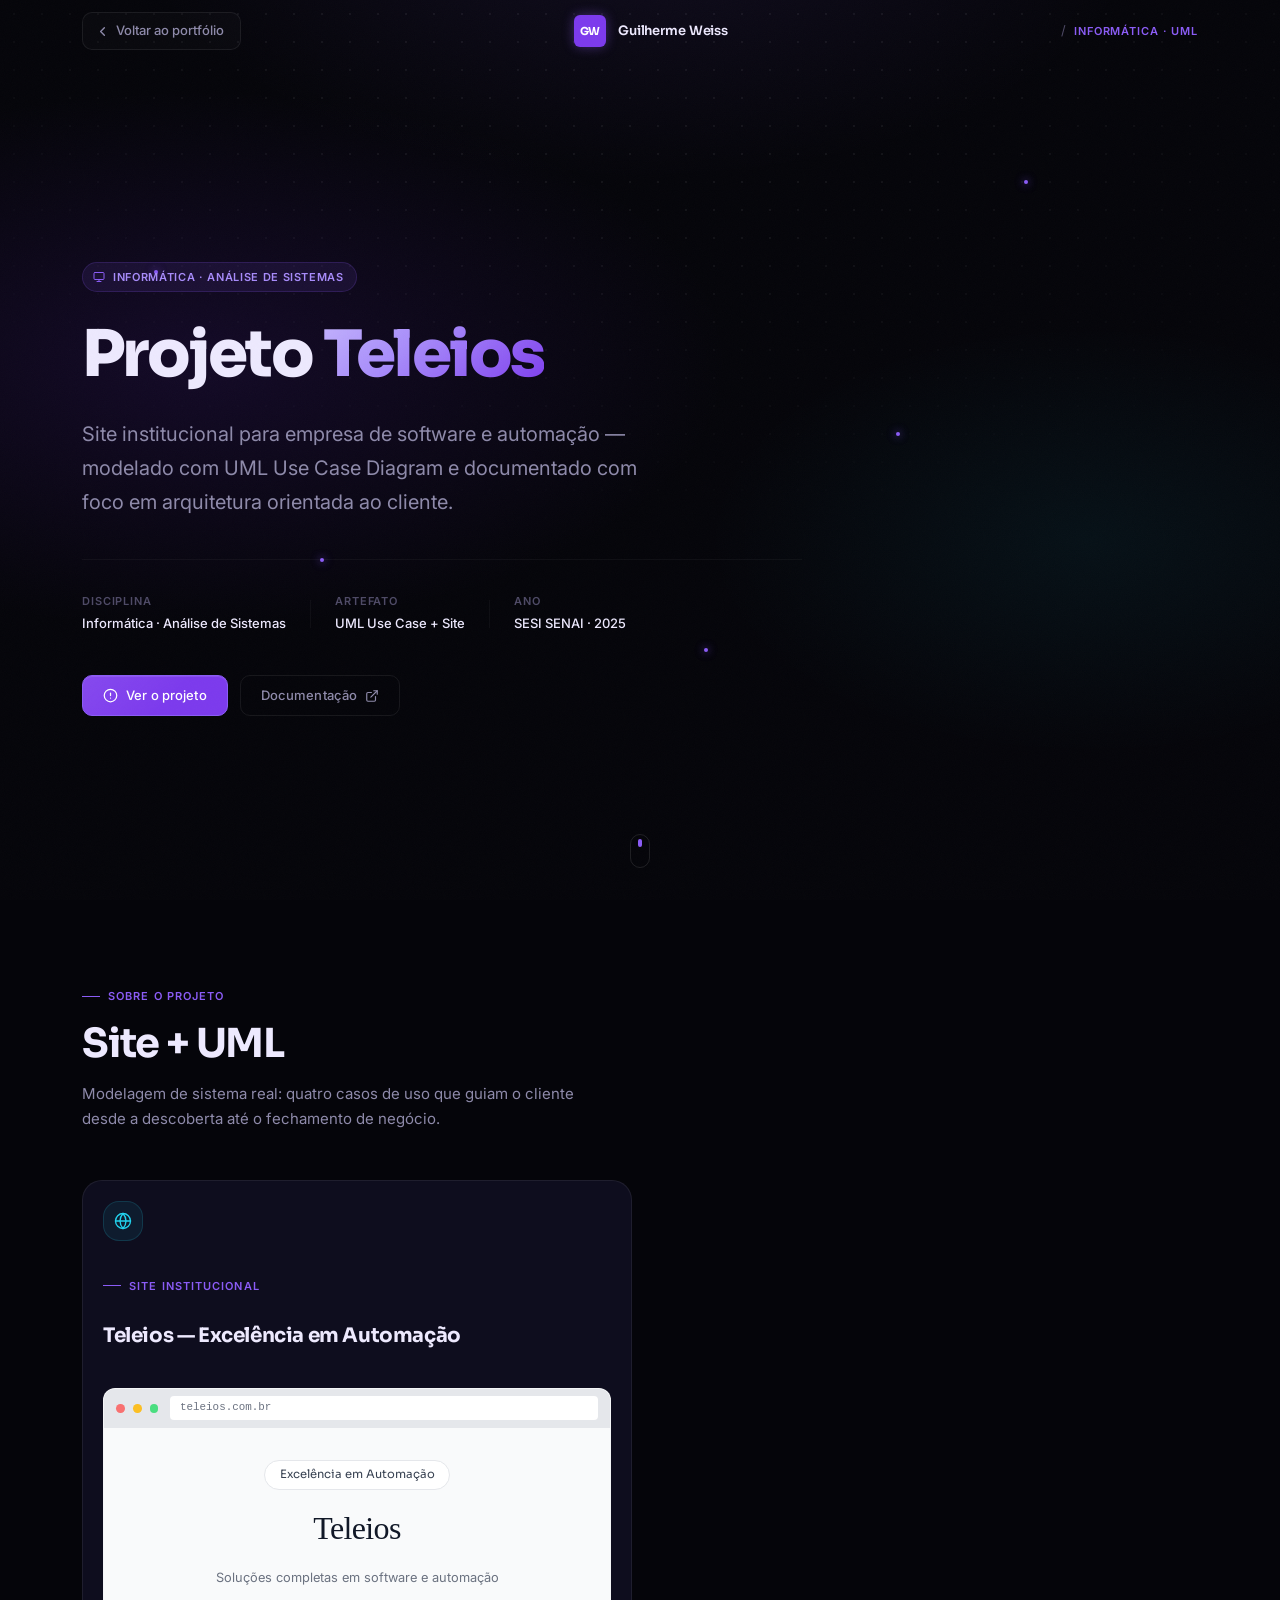
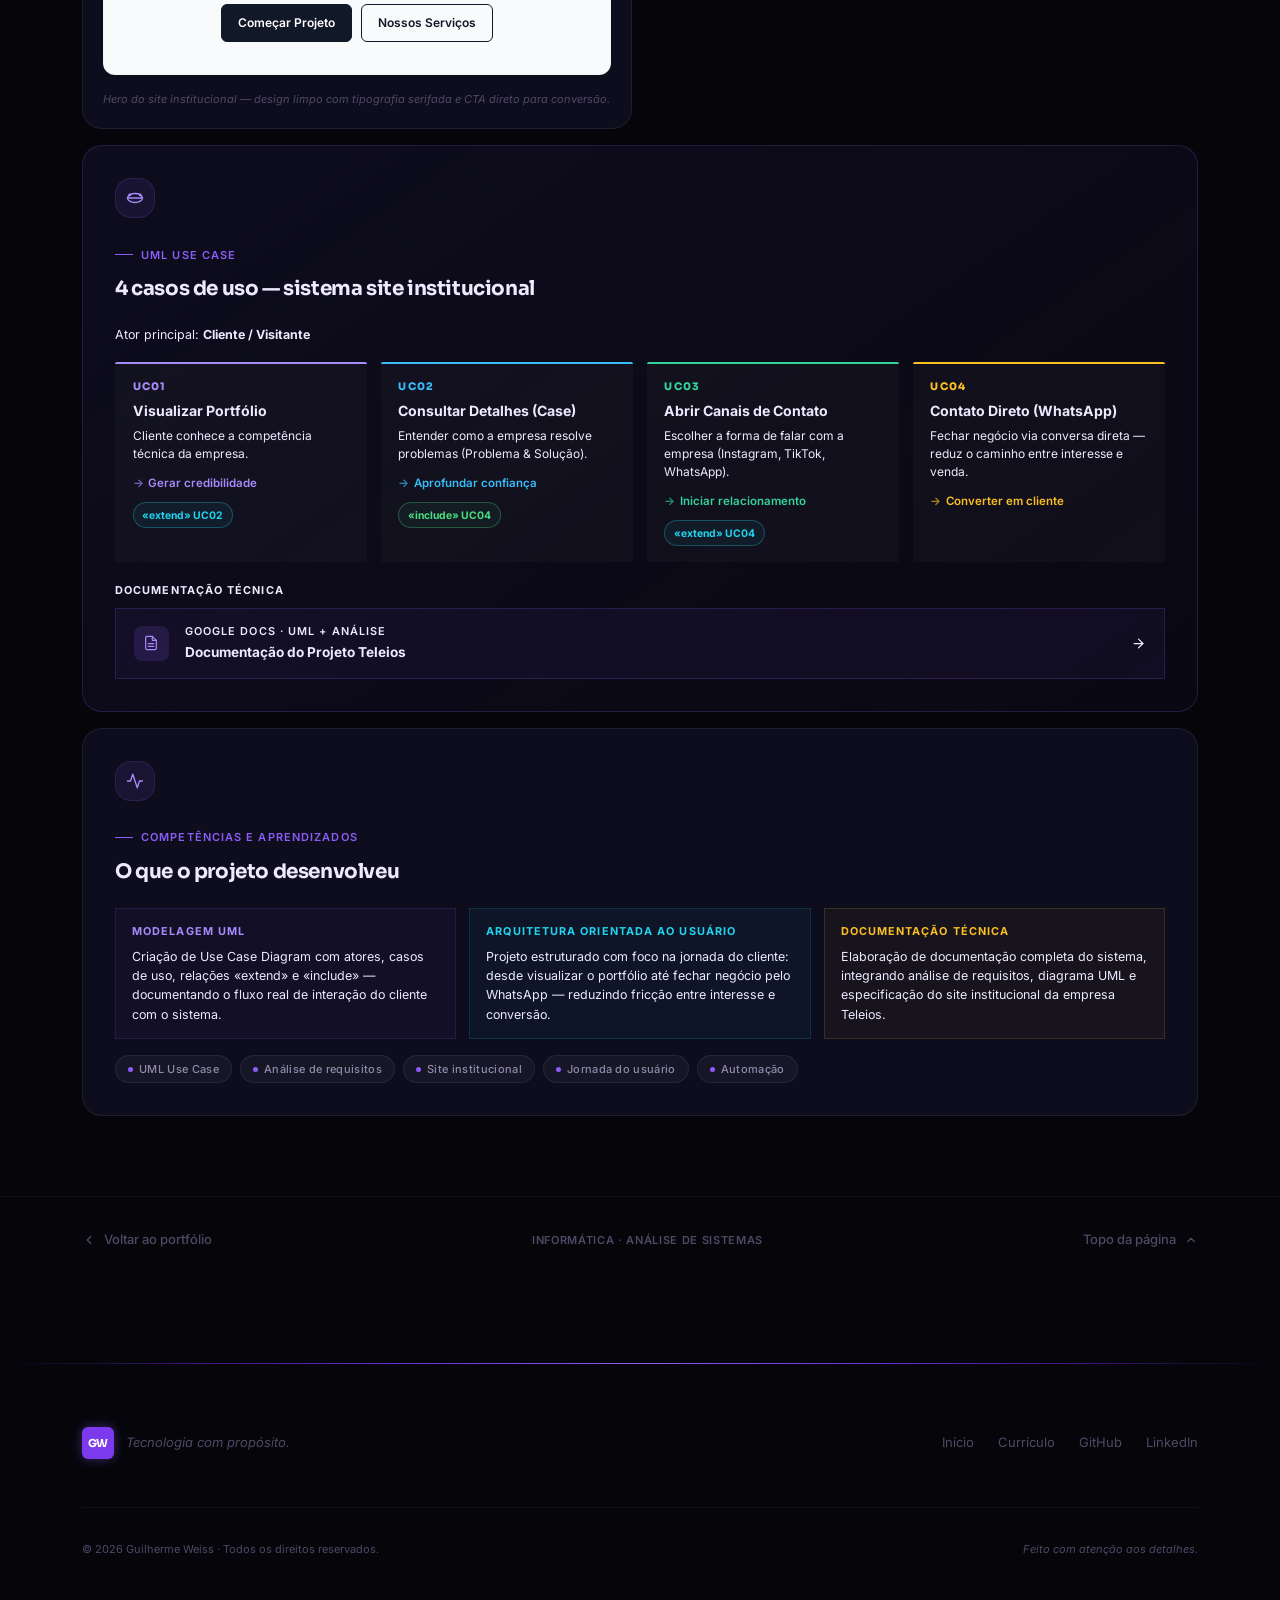
==== commit 284c27b0: "Update AT.html" ====
--- a/Atividades/Area técnica/AT.html
+++ b/Atividades/Area técnica/AT.html
@@ -532,7 +532,7 @@
         </nav>
       </div>
       <div class="footer__bottom">
-        <p class="footer__copy">&copy; 2025 Guilherme Weiss · Todos os direitos reservados.</p>
+        <p class="footer__copy">&copy; 2026 Guilherme Weiss · Todos os direitos reservados.</p>
         <p class="footer__made">Feito com atenção aos detalhes.</p>
       </div>
     </div>
